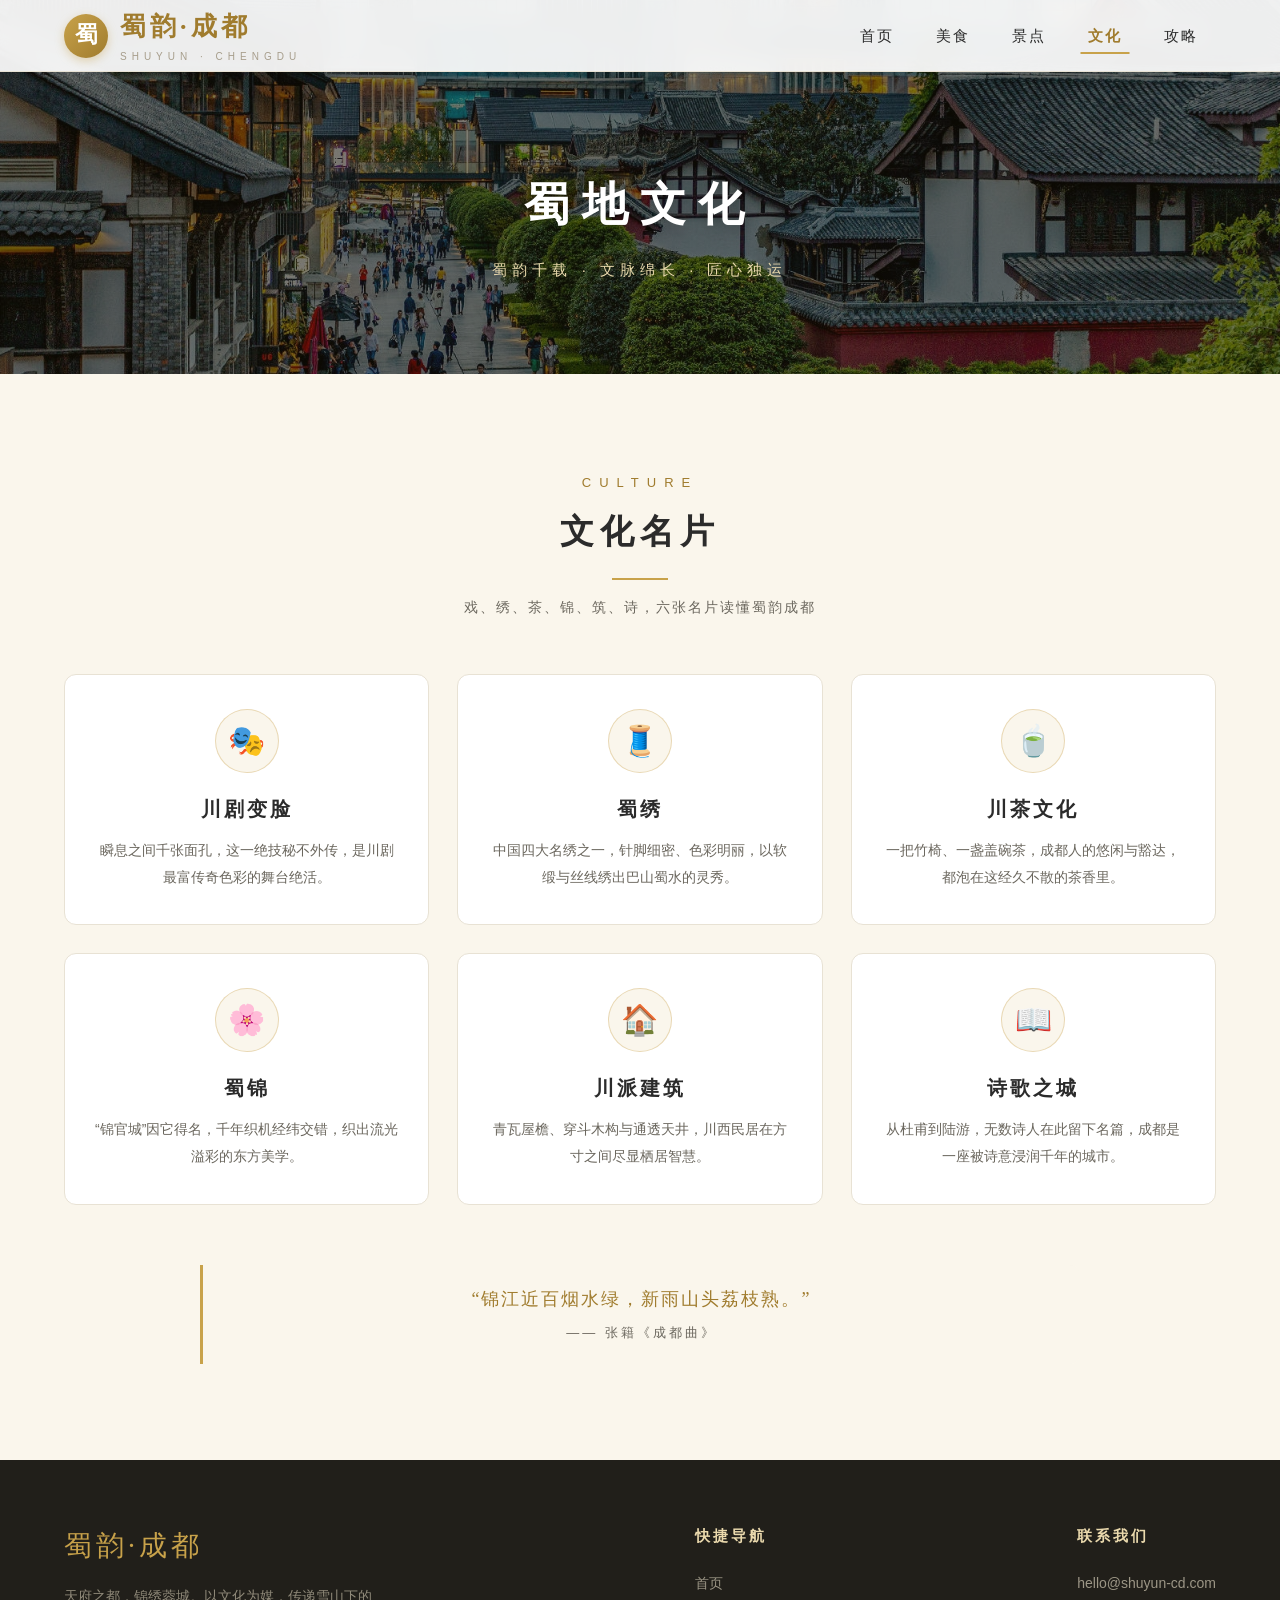
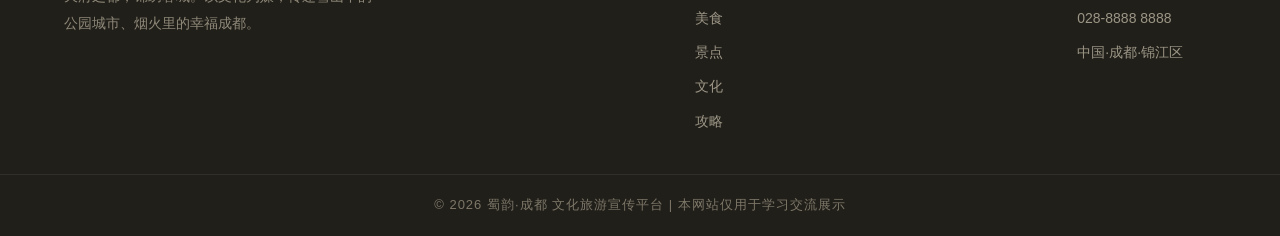
==== culture.html @ 81566d09 "网页生成" ====
<!DOCTYPE html>
<html lang="zh-CN">
<head>
  <meta charset="UTF-8" />
  <meta name="viewport" content="width=device-width, initial-scale=1.0" />
  <title>蜀韵·成都 - 文化</title>
  <!-- 引入外部样式表：结构与样式分离 -->
  <link rel="stylesheet" href="css/style.css" />
</head>
<body>

  <!-- ==================== 页头（与首页完全相同，导航“文化”高亮） ==================== -->
  <header class="header" id="header">
    <div class="header-inner">
      <!-- 页头左侧：Logo + 站名 -->
      <a class="brand" href="index.html">
        <span class="brand-logo">蜀</span>
        <span class="brand-text">
          <span class="brand-name">蜀韵·成都</span>
          <span class="brand-sub">SHUYUN · CHENGDU</span>
        </span>
      </a>
      <!-- 移动端汉堡菜单按钮 -->
      <button class="nav-toggle" id="navToggle" aria-label="打开导航">&#9776;</button>
      <!-- 页头右侧：导航栏 -->
      <nav class="nav" id="nav">
        <a href="index.html">首页</a>
        <a href="food.html">美食</a>
        <a href="sights.html">景点</a>
        <a href="culture.html" class="active">文化</a>
        <a href="travel.html">攻略</a>
      </nav>
    </div>
  </header>

  <!-- ==================== 页面顶部横幅 ==================== -->
  <section class="page-hero">
    <h1>蜀地文化</h1>
    <p>蜀韵千载 · 文脉绵长 · 匠心独运</p>
  </section>

  <!-- ==================== 文化名片卡片区 ==================== -->
  <section class="section section-alt">
    <div class="container">
      <div class="section-head">
        <span class="section-kicker">CULTURE</span>
        <h2 class="section-title">文化名片</h2>
        <p class="section-sub">戏、绣、茶、锦、筑、诗，六张名片读懂蜀韵成都</p>
      </div>
      <div class="card-grid">
        <!-- 文化卡片 1：川剧变脸 -->
        <article class="card">
          <div class="card-icon">🎭</div>
          <h3>川剧变脸</h3>
          <p>瞬息之间千张面孔，这一绝技秘不外传，是川剧最富传奇色彩的舞台绝活。</p>
        </article>
        <!-- 文化卡片 2：蜀绣 -->
        <article class="card">
          <div class="card-icon">🧵</div>
          <h3>蜀绣</h3>
          <p>中国四大名绣之一，针脚细密、色彩明丽，以软缎与丝线绣出巴山蜀水的灵秀。</p>
        </article>
        <!-- 文化卡片 3：川茶文化 -->
        <article class="card">
          <div class="card-icon">🍵</div>
          <h3>川茶文化</h3>
          <p>一把竹椅、一盏盖碗茶，成都人的悠闲与豁达，都泡在这经久不散的茶香里。</p>
        </article>
        <!-- 文化卡片 4：蜀锦 -->
        <article class="card">
          <div class="card-icon">🌸</div>
          <h3>蜀锦</h3>
          <p>“锦官城”因它得名，千年织机经纬交错，织出流光溢彩的东方美学。</p>
        </article>
        <!-- 文化卡片 5：川派建筑 -->
        <article class="card">
          <div class="card-icon">🏠</div>
          <h3>川派建筑</h3>
          <p>青瓦屋檐、穿斗木构与通透天井，川西民居在方寸之间尽显栖居智慧。</p>
        </article>
        <!-- 文化卡片 6：诗歌之城 -->
        <article class="card">
          <div class="card-icon">📖</div>
          <h3>诗歌之城</h3>
          <p>从杜甫到陆游，无数诗人在此留下名篇，成都是一座被诗意浸润千年的城市。</p>
        </article>
      </div>

      <!-- 诗句引用块 -->
      <blockquote class="quote">
        “锦江近百烟水绿，新雨山头荔枝熟。”
        <small>—— 张籍《成都曲》</small>
      </blockquote>
    </div>
  </section>

  <!-- ==================== 页尾（与首页完全相同） ==================== -->
  <footer class="footer">
    <div class="footer-inner">
      <!-- 页尾左侧：品牌信息 -->
      <div class="footer-brand">
        <p class="footer-name">蜀韵·成都</p>
        <p class="footer-slogan">天府之都，锦绣蓉城。以文化为媒，传递雪山下的公园城市、烟火里的幸福成都。</p>
      </div>
      <!-- 页尾中间：快捷导航 -->
      <div class="footer-col">
        <h4>快捷导航</h4>
        <a href="index.html">首页</a>
        <a href="food.html">美食</a>
        <a href="sights.html">景点</a>
        <a href="culture.html">文化</a>
        <a href="travel.html">攻略</a>
      </div>
      <!-- 页尾右侧：联系方式 -->
      <div class="footer-col">
        <h4>联系我们</h4>
        <a href="mailto:hello@shuyun-cd.com">hello@shuyun-cd.com</a>
        <a href="tel:028-88888888">028-8888 8888</a>
        <a>中国·成都·锦江区</a>
      </div>
    </div>
    <!-- 版权信息 -->
    <div class="footer-copy">© 2026 蜀韵·成都 文化旅游宣传平台 | 本网站仅用于学习交流展示</div>
  </footer>

  <!-- 引入外部脚本 -->
  <script src="main.js"></script>
</body>
</html>
---- css/style.css ----
/* ==========================================================
   蜀韵·成都 —— 全局样式表
   设计风格：现代简约 · 金色文化主题
   说明：全站五个页面共用本样式表，实现【结构(HTML)与样式(CSS)分离】
   ========================================================== */

/* ---------- 一、全局变量与基础重置 ---------- */
:root {
  --gold: #c8a24a;          /* 主金色：品牌主题色 */
  --gold-deep: #a07c2e;     /* 深金色：标题与强调 */
  --gold-light: #ead9ad;    /* 浅金色：辅助装饰 */
  --gold-bg: #faf6ec;       /* 淡金色底：区块背景 */
  --ink: #2b2b2b;           /* 主文字颜色 */
  --gray: #6b675e;          /* 次级文字颜色 */
  --line: #e8e2d4;          /* 浅色分割线 */
  --shadow: 0 4px 20px rgba(20, 16, 4, 0.08); /* 通用阴影 */
  --serif: "STZhongsong", "Songti SC", "SimSun", serif; /* 标题衬线字体 */
}

/* 重置浏览器默认内外边距与盒模型 */
* { margin: 0; padding: 0; box-sizing: border-box; }

/* 页面平滑滚动 */
html { scroll-behavior: smooth; }

body {
  font-family: "PingFang SC", "Hiragino Sans GB", "Microsoft YaHei", sans-serif;
  font-size: 15px;
  line-height: 1.6;
  color: var(--ink);
  background: #ffffff;
}

a { text-decoration: none; color: inherit; }
ul, ol { list-style: none; }
img { display: block; max-width: 100%; }

/* ---------- 二、页头 Header（全站五页共用，结构一致） ---------- */
/* 页头固定悬浮在视口顶部，具有半透明毛玻璃质感 */
.header {
  position: fixed;
  top: 0; left: 0; right: 0;
  z-index: 1000;
  height: 72px;
  background: rgba(255, 255, 255, 0.92);
  backdrop-filter: blur(10px);           /* 毛玻璃效果 */
  -webkit-backdrop-filter: blur(10px);
  border-bottom: 1px solid var(--line);
  transition: box-shadow 0.3s ease;
}

/* 页面滚动后为页头加深阴影（由 main.js 控制添加） */
.header.scrolled { box-shadow: 0 4px 16px rgba(30, 20, 0, 0.12); }

.header-inner {
  max-width: 1200px;
  height: 100%;
  margin: 0 auto;
  padding: 0 24px;
  display: flex;
  align-items: center;
  justify-content: space-between;
}

/* —— 页头左侧：Logo 与站名 —— */
.brand { display: flex; align-items: center; gap: 12px; }

/* Logo：金色渐变圆底 + 篆体“蜀”字 */
.brand-logo {
  width: 44px; height: 44px;
  display: flex;
  align-items: center;
  justify-content: center;
  background: linear-gradient(135deg, var(--gold), var(--gold-deep));
  color: #fff;
  border-radius: 50%;
  font-family: var(--serif);
  font-size: 23px;
  font-weight: 700;
  box-shadow: 0 3px 10px rgba(200, 162, 74, 0.4);
}

/* 站名主标题：蜀韵·成都 */
.brand-name {
  font-family: var(--serif);
  font-size: 26px;
  font-weight: 700;
  color: var(--gold-deep);
  letter-spacing: 4px;
}

/* 站名拼音副标 */
.brand-sub {
  display: block;
  font-size: 10px;
  letter-spacing: 5px;
  color: #a79e8c;
  margin-top: 2px;
}

/* —— 页头右侧：导航栏 —— */
.nav { display: flex; gap: 6px; }

.nav a {
  display: block;
  padding: 8px 18px;
  font-size: 15px;
  letter-spacing: 2px;
  color: var(--ink);
  position: relative;
  transition: color 0.3s ease;
}

/* 导航悬停/选中时的金色下划线装饰 */
.nav a::after {
  content: "";
  position: absolute;
  left: 50%; bottom: 2px;
  width: 0; height: 2px;
  background: var(--gold);
  transform: translateX(-50%);
  transition: width 0.3s ease;
}
.nav a:hover { color: var(--gold-deep); }
.nav a:hover::after,
.nav a.active::after { width: 70%; }

/* 当前页高亮样式（金色加粗 + 下划线） */
.nav a.active { color: var(--gold-deep); font-weight: 600; }

/* 移动端汉堡菜单按钮：桌面端隐藏 */
.nav-toggle {
  display: none;
  background: none;
  border: none;
  font-size: 26px;
  color: var(--gold-deep);
  cursor: pointer;
  line-height: 1;
}/* ---------- 三、首页 Banner 全屏轮播 ---------- */
.banner {
  position: relative;
  width: 100%;
  height: 100vh;             /* 轮播区域占满整个视口高度 */
  min-height: 620px;
  overflow: hidden;
}

/* 单张幻灯片：绝对定位叠放，通过透明度实现淡入淡出切换 */
.slide {
  position: absolute;
  inset: 0;
  opacity: 0;
  transition: opacity 1.2s ease;
}
.slide.active { opacity: 1; }

/* 轮播背景图：按比例裁切铺满 */
.slide img {
  width: 100%;
  height: 100%;
  object-fit: cover;
}

/* 半透明遮罩层：保证前景文字清晰可读 */
.slide-mask {
  position: absolute; inset: 0;
  background: linear-gradient(180deg, rgba(18,14,4,.35) 0%, rgba(18,14,4,.10) 40%, rgba(18,14,4,.55) 100%);
}

/* 幻灯片中央文案 */
.slide-content {
  position: absolute;
  left: 50%; top: 50%;
  width: 90%;
  text-align: center;
  color: #fff;
  opacity: 0;
  transform: translate(-50%, -44%);
  transition: opacity 0.9s ease 0.35s, transform 0.9s ease 0.35s;
}
.slide.active .slide-content { opacity: 1; transform: translate(-50%, -50%); }

/* 文案：顶部小标签 */
.slide-kicker {
  display: inline-block;
  font-size: 13px;
  letter-spacing: 6px;
  padding: 6px 22px;
  margin-bottom: 22px;
  color: var(--gold-light);
  border: 1px solid rgba(234, 217, 173, 0.6);
}

/* 文案：主标题 */
.slide-title {
  font-family: var(--serif);
  font-size: 62px;
  font-weight: 700;
  letter-spacing: 10px;
  line-height: 1.25;
  margin-bottom: 16px;
  text-shadow: 0 4px 18px rgba(0, 0, 0, 0.3);
}

/* 文案：金色装饰分线 */
.slide-divider {
  width: 64px; height: 2px;
  background: var(--gold);
  margin: 0 auto 18px;
}

/* 文案：副标题 */
.slide-desc {
  font-size: 17px;
  letter-spacing: 3px;
  color: #f3efdd;
}

/* 左右切换按钮 */
.banner-btn {
  position: absolute;
  top: 50%;
  transform: translateY(-50%);
  z-index: 5;
  width: 48px; height: 48px;
  border-radius: 50%;
  border: 1px solid rgba(255,255,255,.55);
  background: rgba(255,255,255,.12);
  color: #fff;
  font-size: 26px;
  line-height: 1;
  cursor: pointer;
  display: flex;
  align-items: center;
  justify-content: center;
  transition: all 0.3s ease;
}
.banner-btn:hover { background: var(--gold); border-color: var(--gold); }
.banner-btn.prev { left: 28px; }
.banner-btn.next { right: 28px; }

/* 底部指示圆点容器 */
.banner-dots {
  position: absolute;
  left: 50%; bottom: 36px;
  transform: translateX(-50%);
  z-index: 5;
  display: flex;
  gap: 12px;
}

/* 指示点：默认小圆点，当前为金色长条 */
.banner-dot {
  width: 10px; height: 10px;
  padding: 0;
  border: none;
  border-radius: 50%;
  background: rgba(255, 255, 255, 0.5);
  cursor: pointer;
  transition: all 0.35s ease;
}
.banner-dot.active {
  width: 30px;
  border-radius: 6px;
  background: var(--gold);
}

/* 向下滚动的提示文字（轻微上下浮动动画） */
.banner-hint {
  position: absolute;
  left: 50%; bottom: 108px;
  transform: translateX(-50%);
  z-index: 5;
  font-size: 12px;
  letter-spacing: 4px;
  color: rgba(255,255,255,.8);
  animation: hintMove 1.6s ease-in-out infinite;
}
@keyframes hintMove {
  0%, 100% { transform: translate(-50%, 0); opacity: .6; }
  50%      { transform: translate(-50%, 8px); opacity: 1; }
}/* ---------- 四、通用区块与标题 ---------- */
.section { padding: 96px 0; }
/* 淡金色交替背景区块 */
.section-alt { background: var(--gold-bg); }

/* 居中限宽容器 */
.container { max-width: 1200px; margin: 0 auto; padding: 0 24px; }

/* 区块标题（居中 + 金色装饰线） */
.section-head { text-align: center; margin-bottom: 56px; }
.section-kicker {
  display: inline-block;
  font-size: 13px;
  letter-spacing: 8px;
  color: var(--gold-deep);
  margin-bottom: 12px;
}
.section-title {
  font-family: var(--serif);
  font-size: 34px;
  font-weight: 700;
  letter-spacing: 6px;
  color: var(--ink);
}
/* 标题下方的金色装饰短线 */
.section-title::after {
  content: "";
  display: block;
  width: 56px; height: 2px;
  background: var(--gold);
  margin: 18px auto 0;
}
.section-sub {
  margin-top: 16px;
  font-size: 14px;
  color: var(--gray);
  letter-spacing: 2px;
}

/* ---------- 五、首页视频展示区 ---------- */
.video-box {
  position: relative;
  border-radius: 14px;
  overflow: hidden;
  background: #000;
  border: 1px solid var(--line);
  box-shadow: 0 18px 44px rgba(20, 16, 4, 0.16);
}
.video-box video {
  display: block;
  width: 100%;
  max-height: 76vh;
  object-fit: contain;
  background: #000;
}

/* ---------- 六、首页成都介绍文字 ---------- */
.intro-section { background: #fffdf8; }
.intro-copy {
  max-width: 860px;
  margin: 0 auto;
  font-size: 16.5px;
  line-height: 2.05;
  letter-spacing: 0.5px;
  color: #4c4a43;
  text-align: justify;      /* 两端对齐，符合中文排版习惯 */
}
/* 首字下沉：放大的金色首字装饰 */
.intro-copy::first-letter {
  font-family: var(--serif);
  font-size: 46px;
  color: var(--gold-deep);
  float: left;
  line-height: 1;
  padding: 8px 10px 0 0;
}
/* 落款 */
.intro-sign {
  max-width: 860px;
  margin: 40px auto 0;
  text-align: right;
  font-family: var(--serif);
  font-size: 16px;
  letter-spacing: 6px;
  color: var(--gold-deep);
}

/* ---------- 七、页尾 Footer（全站五页共用，结构一致） ---------- */
.footer { background: #211f1a; color: #b7b1a2; }
.footer-inner {
  max-width: 1200px;
  margin: 0 auto;
  padding: 64px 24px 36px;
  display: flex;
  justify-content: space-between;
  flex-wrap: wrap;
  gap: 40px;
}
.footer-name {
  font-family: var(--serif);
  font-size: 28px;
  letter-spacing: 4px;
  color: var(--gold);
  margin-bottom: 14px;
}
.footer-slogan {
  max-width: 320px;
  font-size: 14px;
  line-height: 1.9;
  color: #8f8979;
}
.footer-col h4 {
  font-size: 15px;
  font-weight: 600;
  letter-spacing: 3px;
  color: var(--gold-light);
  margin-bottom: 18px;
}
.footer-col a {
  display: block;
  font-size: 14px;
  color: #9c9686;
  padding: 6px 0;
  transition: color 0.3s ease;
}
.footer-col a:hover { color: var(--gold-light); }
.footer-copy {
  border-top: 1px solid rgba(255, 255, 255, 0.07);
  text-align: center;
  padding: 20px 16px;
  font-size: 13px;
  letter-spacing: 1px;
  color: #7d7768;
}/* ---------- 八、子页面顶部横幅（美食/景点/文化/攻略页用） ---------- */
.page-hero {
  padding: 168px 24px 92px;   /* 顶部预留固定页头的高度 */
  text-align: center;
  background:
    linear-gradient(rgba(20, 16, 4, 0.55), rgba(20, 16, 4, 0.55)),
    url("../banner1.jpg") center / cover no-repeat;
}
.page-hero h1 {
  font-family: var(--serif);
  font-size: 46px;
  font-weight: 700;
  letter-spacing: 12px;
  color: #fff;
  text-shadow: 0 4px 16px rgba(0, 0, 0, 0.3);
}
.page-hero p {
  margin-top: 16px;
  font-size: 15px;
  letter-spacing: 5px;
  color: var(--gold-light);
}

/* ---------- 九、卡片布局（子页面通用） ---------- */
.card-grid {
  display: grid;
  grid-template-columns: repeat(3, 1fr);
  gap: 28px;
}
.card {
  background: #fff;
  border: 1px solid var(--line);
  border-radius: 12px;
  padding: 34px 28px;
  text-align: center;
  transition: all 0.35s ease;
}
/* 悬停上浮 + 金色描边高亮 */
.card:hover {
  transform: translateY(-8px);
  border-color: var(--gold);
  box-shadow: 0 16px 36px rgba(200, 162, 74, 0.16);
}
.card-icon {
  width: 64px; height: 64px;
  margin: 0 auto 20px;
  display: flex;
  align-items: center;
  justify-content: center;
  font-size: 30px;
  border-radius: 50%;
  background: var(--gold-bg);
  border: 1px solid rgba(200, 162, 74, 0.35);
}
.card h3 {
  font-family: var(--serif);
  font-size: 20px;
  letter-spacing: 3px;
  color: var(--ink);
  margin-bottom: 12px;
}
.card p {
  font-size: 14px;
  line-height: 1.9;
  color: var(--gray);
}

/* ---------- 十、攻略页：条目列表 ---------- */
.tip-list { max-width: 880px; margin: 0 auto; }
.tip-item {
  display: flex;
  gap: 20px;
  padding: 24px 0;
  border-bottom: 1px dashed var(--line);
}
.tip-item:last-child { border-bottom: none; }
.tip-tag {
  flex: none;
  width: 72px; height: 36px;
  line-height: 36px;
  text-align: center;
  background: var(--gold-bg);
  border: 1px solid rgba(200, 162, 74, 0.4);
  color: var(--gold-deep);
  font-size: 13px;
  letter-spacing: 2px;
  border-radius: 4px;
}
.tip-item h3 {
  font-size: 17px;
  letter-spacing: 1px;
  color: var(--gold-deep);
  margin-bottom: 6px;
}
.tip-item p {
  font-size: 14.5px;
  line-height: 1.9;
  color: var(--gray);
}

/* ---------- 十一、诗句引用块（文化页用） ---------- */
.quote {
  max-width: 880px;
  margin: 60px auto 0;
  padding: 20px 30px;
  background: var(--gold-bg);
  border-left: 3px solid var(--gold);
  border-radius: 0 10px 10px 0;
  font-family: var(--serif);
  font-size: 18px;
  letter-spacing: 2px;
  color: var(--gold-deep);
  text-align: center;
}
.quote small {
  display: block;
  margin-top: 10px;
  font-family: "PingFang SC", "Microsoft YaHei", sans-serif;
  font-size: 13px;
  letter-spacing: 3px;
  color: var(--gray);
}

/* ---------- 十二、响应式适配 ---------- */
@media (max-width: 900px) {
  .card-grid { grid-template-columns: repeat(2, 1fr); }
  .slide-title { font-size: 44px; letter-spacing: 6px; }
  .brand-name { font-size: 22px; letter-spacing: 3px; }
}

@media (max-width: 640px) {
  /* 移动端：导航折叠为右侧抽屉，由汉堡按钮控制展开 */
  .nav {
    position: fixed;
    top: 72px; right: 0;
    width: 220px;
    flex-direction: column;
    gap: 4px;
    padding: 20px;
    background: #fff;
    box-shadow: var(--shadow);
    border-radius: 0 0 0 12px;
    transform: translateX(100%);
    transition: transform 0.3s ease;
  }
  .nav.open { transform: translateX(0); }
  .nav a { padding: 12px 10px; }
  .nav-toggle { display: block; }

  .card-grid { grid-template-columns: 1fr; }
  .slide-title { font-size: 34px; letter-spacing: 4px; }
  .slide-desc { font-size: 14px; letter-spacing: 2px; }
  .banner-btn { width: 38px; height: 38px; font-size: 20px; }
  .banner-btn.prev { left: 12px; }
  .banner-btn.next { right: 12px; }
  .section-title { font-size: 27px; letter-spacing: 3px; }
  .page-hero h1 { font-size: 34px; letter-spacing: 6px; }
  .tip-item { flex-direction: column; gap: 10px; }
}
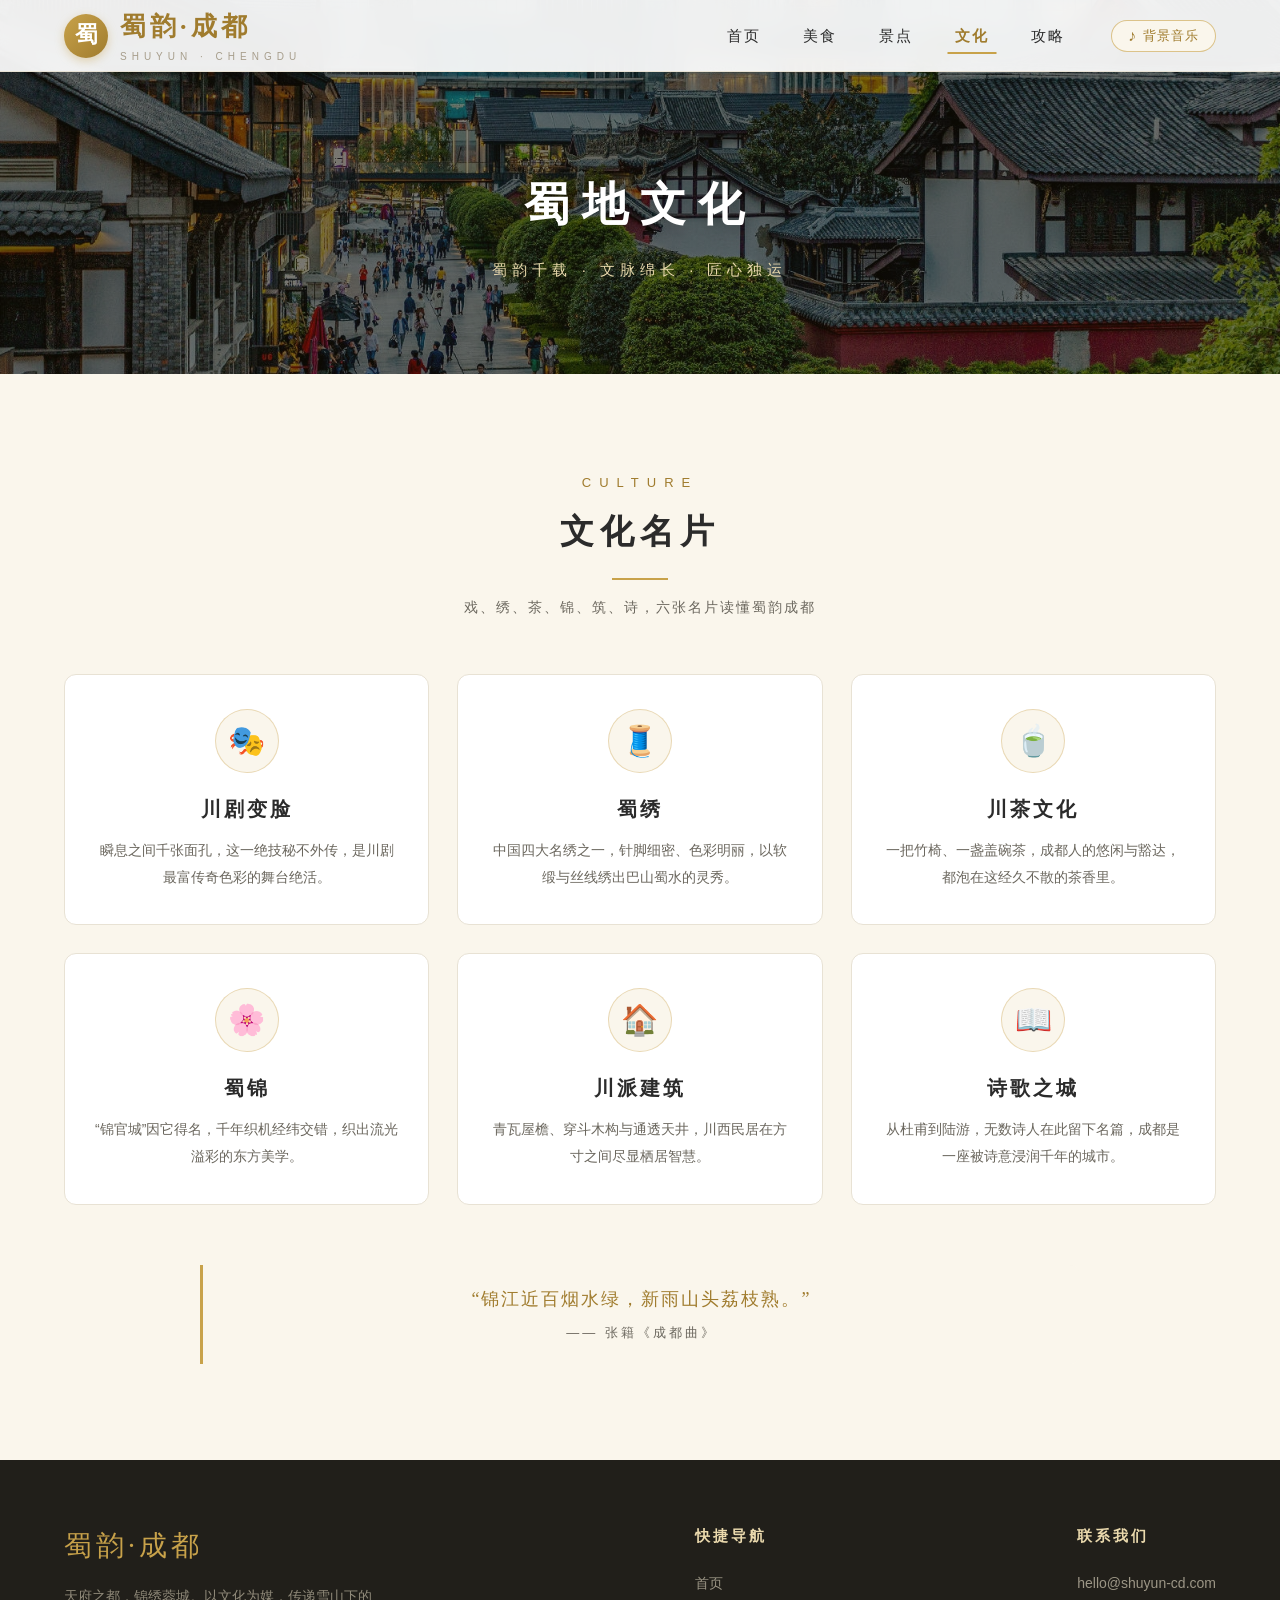
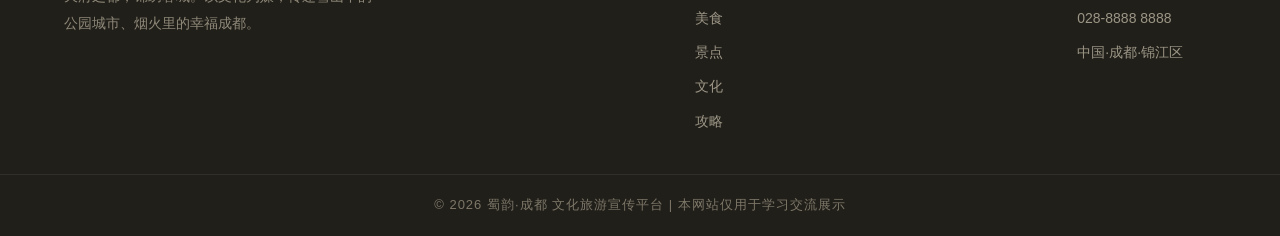
==== commit b92d789b: "成都宣传" ====
--- a/culture.html
+++ b/culture.html
@@ -20,8 +20,6 @@
           <span class="brand-sub">SHUYUN · CHENGDU</span>
         </span>
       </a>
-      <!-- 移动端汉堡菜单按钮 -->
-      <button class="nav-toggle" id="navToggle" aria-label="打开导航">&#9776;</button>
       <!-- 页头右侧：导航栏 -->
       <nav class="nav" id="nav">
         <a href="index.html">首页</a>
@@ -30,8 +28,22 @@
         <a href="culture.html" class="active">文化</a>
         <a href="travel.html">攻略</a>
       </nav>
+
+      <!-- 页头右侧操作区：背景音乐按钮 + 移动端汉堡按钮 -->
+      <div class="header-actions">
+        <!-- 背景音乐播放/暂停按钮 -->
+        <button class="music-btn" id="musicBtn" type="button" title="播放背景音乐">
+          <span class="music-icon">♪</span>
+          <span class="music-text">背景音乐</span>
+        </button>
+        <!-- 移动端汉堡菜单按钮 -->
+        <button class="nav-toggle" id="navToggle" aria-label="打开导航">&#9776;</button>
+      </div>
     </div>
   </header>
+
+  <!-- 全局背景音乐（循环播放，由导航栏中的按钮控制播放/暂停） -->
+  <audio id="bgMusic" class="bg-music" src="蔡琴明月几时有.mp3" loop preload="auto"></audio>
 
   <!-- ==================== 页面顶部横幅 ==================== -->
   <section class="page-hero">
--- a/css/style.css
+++ b/css/style.css
@@ -59,7 +59,7 @@
   padding: 0 24px;
   display: flex;
   align-items: center;
-  justify-content: space-between;
+  justify-content: flex-start; /* 右侧元素通过 margin-left:auto 自动贴右 */
 }
 
 /* —— 页头左侧：Logo 与站名 —— */
@@ -99,7 +99,7 @@
 }
 
 /* —— 页头右侧：导航栏 —— */
-.nav { display: flex; gap: 6px; }
+.nav { display: flex; gap: 6px; margin-left: auto; /* 自动贴向页头右侧 */ }
 
 .nav a {
   display: block;
@@ -571,4 +571,61 @@
   .section-title { font-size: 27px; letter-spacing: 3px; }
   .page-hero h1 { font-size: 34px; letter-spacing: 6px; }
   .tip-item { flex-direction: column; gap: 10px; }
-}+}
+
+/* ---------- 十三、导航栏背景音乐控件 ---------- */
+/* 页头右侧操作区：音乐按钮与汉堡按钮横向排布 */
+.header-actions {
+  display: flex;
+  align-items: center;
+  gap: 10px;
+  margin-left: 28px;
+}
+
+/* 隐藏的全局背景音乐音频标签 */
+.bg-music { display: none; }
+
+/* 背景音乐播放/暂停按钮：金色胶囊样式 */
+.music-btn {
+  display: flex;
+  align-items: center;
+  gap: 6px;
+  padding: 7px 16px;
+  border: 1px solid rgba(200, 162, 74, 0.6);
+  border-radius: 999px;
+  background: var(--gold-bg);
+  color: var(--gold-deep);
+  font-size: 13px;
+  letter-spacing: 1px;
+  line-height: 1;
+  cursor: pointer;
+  white-space: nowrap;
+  transition: all 0.3s ease;
+}
+.music-btn:hover {
+  border-color: var(--gold);
+  box-shadow: 0 0 0 3px rgba(200, 162, 74, 0.15);
+}
+
+/* 音符图标 */
+.music-icon { font-family: var(--serif); font-size: 16px; }
+
+/* 播放中的状态：金色实底 + 音符上下跳动动画 */
+.music-btn.playing { background: var(--gold); color: #fff; }
+.music-btn.playing .music-icon { animation: musicJump 0.8s ease-in-out infinite; }
+@keyframes musicJump {
+  0%, 100% { transform: translateY(0); }
+  50%      { transform: translateY(-3px); }
+}
+
+/* 移动端：音乐按钮收缩为圆形图标，隐藏文字 */
+@media (max-width: 640px) {
+  .music-text { display: none; }
+  .music-btn {
+    width: 38px; height: 38px;
+    padding: 0;
+    justify-content: center;
+    border-radius: 50%;
+  }
+  .header-actions { gap: 8px; margin-left: 16px; }
+}
